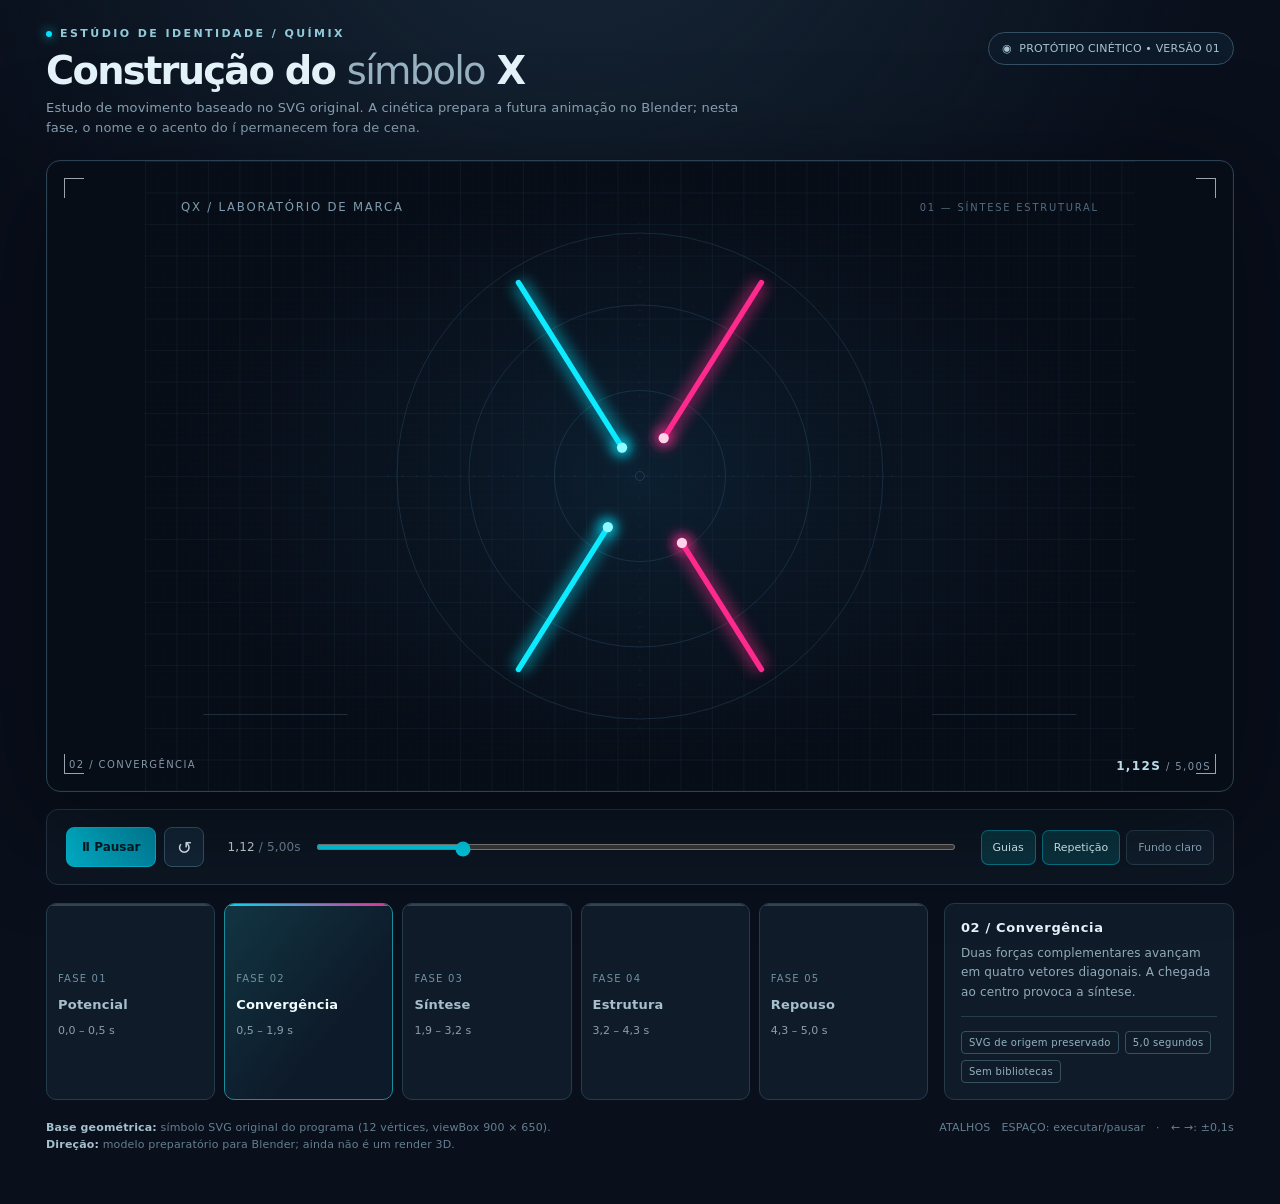
==== experimentos-identidade/quimix/preview-x-construcao.html @ 791cdce1 "feat(quimix): adicionar prévia HTML interativa da construção do X" ====
<!doctype html>
<html lang="pt-BR">
<head>
<meta charset="utf-8">
<meta name="viewport" content="width=device-width,initial-scale=1">
<meta name="theme-color" content="#080d17">
<title>QuímiX — Estudo Interativo de Construção do X</title>
<style>
:root{color-scheme:dark;--bg:#090f1b;--ink:#e5f3fa;--muted:#8da6b7;--cyan:#00e5ff;--pink:#ff2a8d;--border:#273544;--panel:rgba(13,23,36,.88)}
*{box-sizing:border-box}html{min-height:100%;background:var(--bg)}body{margin:0;font-family:Inter,'Segoe UI',system-ui,Arial,sans-serif;color:var(--ink);background:radial-gradient(ellipse 65% 80% at 45% -20%,#182a3b 0%,transparent 80%),var(--bg);letter-spacing:.01em}
button,input{font:inherit}button{cursor:pointer}button:focus-visible,input:focus-visible{outline:2px solid #00e5ff;outline-offset:3px}
main{max-width:1450px;padding:27px clamp(18px,3.6vw,54px) 50px;margin:0 auto}
header{display:flex;gap:22px;align-items:flex-start;justify-content:space-between;margin-bottom:22px;flex-wrap:wrap}
.kicker{display:flex;align-items:center;gap:8px;color:#92cad9;text-transform:uppercase;font-size:11px;letter-spacing:.22em;font-weight:700}.kicker:before{content:'';width:6px;height:6px;display:inline-block;border-radius:50%;background:var(--cyan);box-shadow:0 0 11px var(--cyan)}
h1{font-weight:620;letter-spacing:-.045em;font-size:clamp(27px,3vw,44px);margin:8px 0 5px}h1 em{font-weight:400;font-style:normal;color:#9ab3c3} .subtitle{color:var(--muted);margin:0;font-size:13px;max-width:700px;line-height:1.55}
.pill{border:1px solid #355064;background:#0d1a29;border-radius:99px;font-size:11px;color:#a8c2d2;white-space:nowrap;padding:9px 13px;margin-top:5px;display:flex;align-items:center;gap:7px}
.stage-shell{border:1px solid #2b4153;position:relative;overflow:hidden;background:#070d17;box-shadow:0 22px 110px #02050a90,inset 0 0 0 1px #ffffff06;border-radius:14px}
.stage-shell:before{content:'';pointer-events:none;position:absolute;inset:0;opacity:.5;background:radial-gradient(ellipse 55% 65% at center,#10263a 0%,transparent 73%)}
.stage-shell.light{background:#e5edf2}.stage-shell.light:before{background:radial-gradient(ellipse 65% 75% at center,#c9dfe8 0%,transparent 78%)}
#viewport{display:block;width:100%;height:clamp(330px,53vw,630px);position:relative;overflow:visible}
.svg-label{font-size:13px;fill:#7f9bad;letter-spacing:2px;font-weight:500}.svg-label-small{font-size:11px;fill:#526b80;letter-spacing:2px}.stage-shell.light .svg-label{fill:#52768c}.stage-shell.light .svg-label-small{fill:#67869a}
#gridlines{opacity:.38;transition:opacity .22s}#circles{opacity:.85;transition:opacity .22s} .hide-guides #gridlines,.hide-guides #circles,.hide-guides .guide{opacity:0!important}
#impact-glow,#energy-wave,#energy-core{pointer-events:none}
#x-silhouette{filter:url(#body-shadow)}
#x-outline{fill:none;stroke:url(#rim-grad);stroke-width:2.4;stroke-linejoin:bevel}
#x-inset{fill:none;stroke:#899dab;stroke-width:1.2;opacity:.48;transform:translate(0,-5px)}
#leftrim,#rightrim{mix-blend-mode:screen}
#stage-stats{pointer-events:none;position:absolute;bottom:18px;left:22px;right:22px;display:flex;justify-content:space-between;gap:12px;color:#8197a9;font-size:10px;letter-spacing:.14em;text-transform:uppercase}
#stage-stats strong{color:#bbdbe7;font-size:12px;font-weight:550} .light #stage-stats{color:#627b8e} .light #stage-stats strong{color:#355367}
.corner{position:absolute;width:20px;height:20px;border-color:#45677a;opacity:.66;pointer-events:none}.corner.tl{top:17px;left:17px;border-top:1px solid;border-left:1px solid}.corner.tr{top:17px;right:17px;border-top:1px solid;border-right:1px solid}.corner.bl{bottom:17px;left:17px;border-bottom:1px solid;border-left:1px solid}.corner.br{bottom:17px;right:17px;border-bottom:1px solid;border-right:1px solid}
.toolbar{display:grid;grid-template-columns:auto 1fr auto;gap:23px;align-items:center;margin-top:17px;padding:17px 19px;border-radius:12px;background:var(--panel);border:1px solid var(--border)}
.playcontrols{display:flex;gap:8px;align-items:center}.iconbtn{display:inline-flex;justify-content:center;align-items:center;gap:8px;min-height:40px;padding:0 15px;border:1px solid #36576b;background:#132637;color:#e8f7ff;border-radius:8px;font-size:12px;white-space:nowrap}.iconbtn.primary{background:linear-gradient(115deg,#00bad3,#008ca9);border-color:#03b9d5;color:#041b25;font-weight:750}.iconbtn:hover{filter:brightness(1.14)}.iconbtn.secondary{width:40px;padding:0;font-size:18px}.timegroup{display:flex;gap:13px;align-items:center;min-width:0}.timer{font-size:12px;color:#c9d9e1;font-variant-numeric:tabular-nums;white-space:nowrap}.timer span{color:#71889b}
input[type=range]{width:100%;cursor:pointer;accent-color:#00d4ec;height:6px}input[type=range]::-webkit-slider-runnable-track{height:5px}input[type=range]::-webkit-slider-thumb{margin-top:-4px}
.switches{display:flex;gap:6px;align-items:center}.switches button{background:#111e2c;border:1px solid #293e4e;border-radius:7px;color:#94b0c2;padding:10px 11px;font-size:11px}.switches button.active{color:#e2fbff;border-color:#00afc78a;background:#0b3440}
legend{display:block} .details{display:grid;grid-template-columns:minmax(0,1fr) 290px;gap:16px;margin-top:18px}.phase-list{display:grid;grid-template-columns:repeat(5,minmax(0,1fr));gap:9px}
.phase{appearance:none;border:1px solid #253c4d;border-radius:10px;padding:14px 11px 13px;background:#101b29;color:#a6becd;text-align:left;min-height:112px;position:relative;overflow:hidden}.phase:before{content:'';position:absolute;top:0;left:0;right:0;height:2px;background:#314456}.phase.active{border-color:#168e9d;background:linear-gradient(130deg,#123543,#0d1a29 65%);color:#f2fdff}.phase.active:before{background:linear-gradient(to right,#02daf0,#e82f92)}.phase .num{font-size:10px;letter-spacing:.12em;color:#6d91a4}.phase .name{font-size:13px;font-weight:650;display:block;margin:11px 0 7px;letter-spacing:.015em}.phase .interval{font-size:11px;color:#8a9eac}
.info{border-radius:10px;border:1px solid #263949;background:#101b29;padding:16px}.info h2{font-size:13px;margin:0 0 9px;font-weight:600;letter-spacing:.05em}.info p{font-size:12px;color:#91abba;line-height:1.6;margin:0}.info .divider{border-top:1px solid #293c4c;margin:14px 0}.info .tags{display:flex;flex-wrap:wrap;gap:6px}.tag{font-size:10px;border-radius:4px;border:1px solid #365062;padding:5px 7px;color:#93b3c2;letter-spacing:.03em}
footer{color:#647f90;font-size:11px;line-height:1.6;margin-top:19px;display:flex;justify-content:space-between;gap:12px;flex-wrap:wrap}footer strong{font-weight:550;color:#a5c0cf}
@media(max-width:1020px){.details{grid-template-columns:1fr}.toolbar{gap:14px}.switches{grid-column:1/-1;justify-content:flex-end}}@media(max-width:680px){main{padding:18px 12px 28px}.stage-shell{border-radius:8px}#viewport{height:340px}header{margin-bottom:15px} .pill{display:none}.toolbar{grid-template-columns:1fr;gap:13px;margin-top:11px;padding:12px}.playcontrols{justify-content:space-between}.timegroup{grid-row:1}.switches{grid-column:1}.phase-list{grid-template-columns:repeat(2,1fr)}.phase{min-height:90px}.phase:last-child{grid-column:1/-1}.details{margin-top:12px}.svg-label-small{font-size:15px}.iconbtn{flex:1}.iconbtn.secondary{flex:0 0 45px}}
@media(prefers-reduced-motion:reduce){*,*:before,*:after{scroll-behavior:auto!important;transition-duration:.01ms!important}}
</style>
</head>
<body>
<main>
<header>
<div><div class="kicker">ESTÚDIO DE IDENTIDADE / QUÍMIX</div><h1>Construção do <em>símbolo</em> X</h1><p class="subtitle">Estudo de movimento baseado no SVG original. A cinética prepara a futura animação no Blender; nesta fase, o nome e o acento do í permanecem fora de cena.</p></div>
<div class="pill">◉&nbsp; PROTÓTIPO CINÉTICO • VERSÃO 01</div>
</header>
<section aria-label="Animação de formação do X">
<div class="stage-shell" id="stage"><span class="corner tl"></span><span class="corner tr"></span><span class="corner bl"></span><span class="corner br"></span>
<svg id="viewport" viewBox="0 0 1100 700" preserveAspectRatio="xMidYMid meet" role="img" aria-label="X original do QuímiX construído pela convergência de quatro vetores luminosos ciano e magenta, com corpo de grafite e ligações internas.">
<defs>
<pattern id="grid" width="35" height="35" patternUnits="userSpaceOnUse"><path d="M35 0 H0 V35" fill="none" stroke="#31506a" stroke-width=".75"/></pattern>
<pattern id="microgrid" width="7" height="7" patternUnits="userSpaceOnUse"><path d="M7 0H0V7" fill="none" stroke="#234258" stroke-width=".4"/></pattern>
<radialGradient id="halo"><stop offset="0" stop-color="#0a3148" stop-opacity=".7"/><stop offset=".65" stop-color="#102037" stop-opacity=".14"/><stop offset="1" stop-color="#0b1524" stop-opacity="0"/></radialGradient>
<linearGradient id="graphite" x1="0" x2="1" y1="0" y2=".85" objectBoundingBox="true"><stop offset="0" stop-color="#647485"/><stop offset=".13" stop-color="#323f4d"/><stop offset=".5" stop-color="#1b2735"/><stop offset=".86" stop-color="#344252"/><stop offset="1" stop-color="#17222f"/></linearGradient>
<linearGradient id="rim-grad"><stop offset="0%" stop-color="#01eaff"/><stop offset="42%" stop-color="#6b9bb3"/><stop offset="52%" stop-color="#9b849c"/><stop offset="100%" stop-color="#ff338d"/></linearGradient>
<linearGradient id="beam-cyan" x1="0" x2="1" y1="0" y2="0"><stop offset="0" stop-color="#00e5ff" stop-opacity=".2"/><stop offset="1" stop-color="#4bf6ff"/></linearGradient><linearGradient id="beam-pink"><stop offset="0" stop-color="#ff2a8d" stop-opacity=".2"/><stop offset="1" stop-color="#ff58b7"/></linearGradient>
<filter id="soft-glow" x="-90%" y="-90%" width="280%" height="280%"><feGaussianBlur stdDeviation="7"/></filter>
<filter id="wide-glow" x="-150%" y="-150%" width="400%" height="400%"><feGaussianBlur stdDeviation="22"/></filter>
<filter id="body-shadow" x="-50%" y="-50%" width="200%" height="200%"><feDropShadow dx="4" dy="15" stdDeviation="10" flood-color="#000915" flood-opacity=".85"/></filter>
<clipPath id="body-reveal"><rect id="body-clip" x="-30" y="325" width="960" height="0" /></clipPath>
<clipPath id="clip-left"><rect x="0" y="0" width="450" height="650"/></clipPath>
<clipPath id="clip-right"><rect x="450" y="0" width="450" height="650"/></clipPath>
</defs>
<rect width="1100" height="700" fill="url(#microgrid)" opacity=".15"/><rect width="1100" height="700" fill="url(#grid)" id="gridlines"/>
<circle cx="550" cy="350" r="308" fill="url(#halo)" id="background-halo"/>
<g id="circles" fill="none" stroke="#24445c"><circle cx="550" cy="350" r="270" stroke-opacity=".7"/><circle cx="550" cy="350" r="190" stroke-opacity=".7"/><circle cx="550" cy="350" r="95" stroke-opacity=".76"/><path d="M550 69v562M269 350h562" stroke-dasharray="2 14" stroke-opacity=".6"/></g>
<text x="40" y="55" class="svg-label">QX / LABORATÓRIO DE MARCA</text><text x="1060" y="55" text-anchor="end" class="svg-label-small">01 — SÍNTESE ESTRUTURAL</text>
<g id="logo" transform="translate(100 25)">
<!-- Todas as formas abaixo usam o sistema de coordenadas 900x650 do SVG do programa. -->
<g id="vector-group">
 <g id="beam-0"><line class="beam-halo" x1="315" y1="110" x2="450" y2="325" stroke="#00e5ff" stroke-width="20" opacity=".38" filter="url(#soft-glow)"/><line class="beam-main" x1="315" y1="110" x2="450" y2="325" stroke="#0eeaff" stroke-width="6" stroke-linecap="round"/><circle class="beam-tip" r="9" fill="#00e5ff" filter="url(#soft-glow)"/><circle class="beam-head" r="5" fill="#8ffaff"/></g>
 <g id="beam-1"><line class="beam-halo" x1="315" y1="540" x2="450" y2="325" stroke="#00e5ff" stroke-width="20" opacity=".38" filter="url(#soft-glow)"/><line class="beam-main" x1="315" y1="540" x2="450" y2="325" stroke="#0eeaff" stroke-width="6" stroke-linecap="round"/><circle class="beam-tip" r="9" fill="#00e5ff" filter="url(#soft-glow)"/><circle class="beam-head" r="5" fill="#8ffaff"/></g>
 <g id="beam-2"><line class="beam-halo" x1="585" y1="110" x2="450" y2="325" stroke="#ff2a8d" stroke-width="20" opacity=".38" filter="url(#soft-glow)"/><line class="beam-main" x1="585" y1="110" x2="450" y2="325" stroke="#ff2a8d" stroke-width="6" stroke-linecap="round"/><circle class="beam-tip" r="9" fill="#ff2a8d" filter="url(#soft-glow)"/><circle class="beam-head" r="5" fill="#ffd2ec"/></g>
 <g id="beam-3"><line class="beam-halo" x1="585" y1="540" x2="450" y2="325" stroke="#ff2a8d" stroke-width="20" opacity=".38" filter="url(#soft-glow)"/><line class="beam-main" x1="585" y1="540" x2="450" y2="325" stroke="#ff2a8d" stroke-width="6" stroke-linecap="round"/><circle class="beam-tip" r="9" fill="#ff2a8d" filter="url(#soft-glow)"/><circle class="beam-head" r="5" fill="#ffd2ec"/></g>
</g>
<g id="x-whole">
<g id="x-depth" transform="translate(6 11)"><path fill="#08121e" stroke="#182536" stroke-width="3" d="M265 100 L370 100 L450 270 L530 100 L635 100 L495 325 L635 550 L530 550 L450 380 L370 550 L265 550 L405 325 Z"/></g>
<g id="x-body" clip-path="url(#body-reveal)"><path id="x-silhouette" fill="url(#graphite)" stroke="#465e70" stroke-width="4" stroke-linejoin="miter" d="M265 100 L370 100 L450 270 L530 100 L635 100 L495 325 L635 550 L530 550 L450 380 L370 550 L265 550 L405 325 Z"/><path id="x-outline" d="M265 100 L370 100 L450 270 L530 100 L635 100 L495 325 L635 550 L530 550 L450 380 L370 550 L265 550 L405 325 Z"/><path id="x-inset" d="M265 100 L370 100 L450 270 L530 100 L635 100 L495 325 L635 550 L530 550 L450 380 L370 550 L265 550 L405 325 Z"/></g>
<!-- A iluminação de bordas é independente da forma estrutural. -->
<g id="x-led-left" clip-path="url(#clip-left)"><path d="M265 100 L370 100 L450 270 L530 100 L635 100 L495 325 L635 550 L530 550 L450 380 L370 550 L265 550 L405 325 Z" fill="none" stroke="#00e5ff" stroke-width="11" opacity=".7" filter="url(#soft-glow)"/></g>
<g id="x-led-right" clip-path="url(#clip-right)"><path d="M265 100 L370 100 L450 270 L530 100 L635 100 L495 325 L635 550 L530 550 L450 380 L370 550 L265 550 L405 325 Z" fill="none" stroke="#ff2a8d" stroke-width="11" opacity=".7" filter="url(#soft-glow)"/></g>
</g>
<g id="bond-group" stroke="#819aa9" stroke-width="3" stroke-linecap="round" fill="none">
<line class="bond" x1="380" y1="180" x2="433" y2="325"/><line class="bond" x1="380" y1="470" x2="433" y2="325"/><line class="bond" x1="520" y1="180" x2="467" y2="325"/><line class="bond" x1="520" y1="470" x2="467" y2="325"/></g>
<g id="node-group">
<circle class="structure-node" cx="380" cy="180" r="7" fill="#00e5ff"/><circle class="structure-node" cx="380" cy="470" r="7" fill="#00e5ff"/><circle class="structure-node" cx="433" cy="325" r="7" fill="#00e5ff"/>
<circle class="structure-node" cx="520" cy="180" r="7" fill="#ff2a8d"/><circle class="structure-node" cx="520" cy="470" r="7" fill="#ff2a8d"/><circle class="structure-node" cx="467" cy="325" r="7" fill="#ff2a8d"/></g>
<g id="core-group"><circle id="impact-glow" cx="450" cy="325" r="32" fill="#c7fbff" filter="url(#wide-glow)"/><circle id="energy-core" cx="450" cy="325" r="11" fill="#e5fcff"/><circle id="energy-wave" cx="450" cy="325" r="18" stroke="#5beaff" fill="none" stroke-width="3"/></g>
</g>
<g class="guide" stroke="#56738a" opacity=".34" fill="none"><path d="M65 615h160M875 615h160" stroke-width="1"/><circle cx="550" cy="350" r="5"/></g>
</svg>
<div id="stage-stats"><span id="phaseBadge">01 / POTENCIAL</span><span><strong id="timeStat">0,00s</strong> / 5,00s</span></div>
</div>
<div class="toolbar">
<div class="playcontrols"><button type="button" id="play" class="iconbtn primary" aria-label="Pausar animação">Ⅱ &nbsp; Pausar</button><button type="button" id="restart" class="iconbtn secondary" title="Reiniciar">↺</button></div>
<div class="timegroup"><label for="seek" class="timer" id="timeLabel">0,00 <span>/ 5,00s</span></label><input id="seek" type="range" min="0" max="5" step="0.01" value="0" aria-label="Posição da animação"></div>
<div class="switches"><button id="toggleGrid" type="button" class="active" aria-pressed="true">Guias</button><button id="toggleLoop" type="button" class="active" aria-pressed="true">Repetição</button><button id="toggleTheme" type="button" aria-pressed="false">Fundo claro</button></div>
</div>
<div class="details">
<div class="phase-list" aria-label="Etapas da animação">
<button type="button" class="phase active" data-time="0.15"><span class="num">FASE 01</span><span class="name">Potencial</span><span class="interval">0,0 – 0,5 s</span></button>
<button type="button" class="phase" data-time="1.2"><span class="num">FASE 02</span><span class="name">Convergência</span><span class="interval">0,5 – 1,9 s</span></button>
<button type="button" class="phase" data-time="2.5"><span class="num">FASE 03</span><span class="name">Síntese</span><span class="interval">1,9 – 3,2 s</span></button>
<button type="button" class="phase" data-time="3.85"><span class="num">FASE 04</span><span class="name">Estrutura</span><span class="interval">3,2 – 4,3 s</span></button>
<button type="button" class="phase" data-time="4.82"><span class="num">FASE 05</span><span class="name">Repouso</span><span class="interval">4,3 – 5,0 s</span></button>
</div>
<aside class="info"><h2 id="phaseTitle">01 / Potencial</h2><p id="phaseDesc">Os quatro polos se energizam nas posições iniciais. A geometria do símbolo ainda não aparece.</p><div class="divider"></div><div class="tags"><span class="tag">SVG de origem preservado</span><span class="tag">5,0 segundos</span><span class="tag">Sem bibliotecas</span></div></aside>
</div>
</section>
<footer><span><strong>Base geométrica:</strong> símbolo SVG original do programa (12 vértices, viewBox 900 × 650).<br> <strong>Direção:</strong> modelo preparatório para Blender; ainda não é um render 3D.</span><span>ATALHOS &nbsp; ESPAÇO: executar/pausar &nbsp; · &nbsp; ← →: ±0,1s</span></footer>
</main>
<script>
(()=>{'use strict';
const $=s=>document.querySelector(s),all=s=>[...document.querySelectorAll(s)];
const $seek=$('#seek'),$play=$('#play'),stage=$('#stage'),$badge=$('#phaseBadge');
const DURATION=5;let t=0,playing=!window.matchMedia('(prefers-reduced-motion: reduce)').matches,loop=true,last=null,raf=0;
const phases=[['Potencial','Os quatro polos se energizam nas posições iniciais. A geometria do símbolo ainda não aparece.'],['Convergência','Duas forças complementares avançam em quatro vetores diagonais. A chegada ao centro provoca a síntese.'],['Síntese','A convergência acende o núcleo; o corpo de grafite emerge com ligeira resposta elástica e revela a forma original.'],['Estrutura','Os vetores recuam. Acendem-se as quatro ligações internas e seis pontos da estrutura original.'],['Repouso','O brilho residual diminui. A marca permanece sólida, legível e pronta para receber o nome posteriormente.']];
const clamp=(x,a=0,b=1)=>Math.max(a,Math.min(b,x));const mix=(a,b,u)=>a+(b-a)*u;const phase=(v,a,b)=>clamp((v-a)/(b-a));const smooth=u=>u*u*(3-2*u);const ease=u=>1-Math.pow(1-u,3);const pop=u=>{const p=clamp(u);return p===0?0:(p===1?1:1+Math.sin(p*Math.PI)*.09)};
const xWhole=$('#x-whole'),body=$('#x-body'),depth=$('#x-depth'),clip=$('#body-clip'),ledL=$('#x-led-left'),ledR=$('#x-led-right'),core=$('#core-group'),glow=$('#impact-glow'),wave=$('#energy-wave'),pulse=$('#energy-core');
const nodeEls=all('.structure-node'),bonds=all('.bond'),beams=all('#vector-group>g');
const startPts=[[315,110],[315,540],[585,110],[585,540]],endPt=[450,325];
beams.forEach((g,i)=>{const dist=Math.hypot(startPts[i][0]-450,startPts[i][1]-325);g.querySelectorAll('line').forEach(line=>{line.setAttribute('stroke-dasharray',dist);line.setAttribute('stroke-dashoffset',dist)});});
bonds.forEach(el=>{let d=Math.hypot(+el.getAttribute('x2')-(+el.getAttribute('x1')),+el.getAttribute('y2')-(+el.getAttribute('y1')));el.dataset.len=d;el.setAttribute('stroke-dasharray',d);el.setAttribute('stroke-dashoffset',d)});
function currentIndex(time){return time<.5?0:time<1.9?1:time<3.2?2:time<4.3?3:4}
function draw(time){t=clamp(time,0,DURATION);
  const index=currentIndex(t),names=['POTENCIAL','CONVERGÊNCIA','SÍNTESE','ESTRUTURA','REPOUSO'];
  $badge.textContent=String(index+1).padStart(2,'0')+' / '+names[index];
  $('#phaseTitle').textContent=String(index+1).padStart(2,'0')+' / '+phases[index][0];$('#phaseDesc').textContent=phases[index][1];
  all('.phase').forEach((btn,i)=>{btn.classList.toggle('active',i===index);btn.setAttribute('aria-current',i===index?'step':'false')});
  $seek.value=t.toFixed(2);$('#timeLabel').innerHTML=t.toFixed(2).replace('.',',')+' <span>/ 5,00s</span>';$('#timeStat').textContent=t.toFixed(2).replace('.',',')+'s';
  beams.forEach((g,i)=>{const lag=[0,.15,.07,.23][i],start=.50+lag,end=1.82+lag;const p=ease(phase(t,start,end));const hide=smooth(phase(t,2.14,3.1));
    g.style.opacity=(1-hide).toFixed(3);const [sx,sy]=startPts[i];const x=mix(sx,450,p),y=mix(sy,325,p);
    const len=Math.hypot(sx-450,sy-325);g.querySelectorAll('line').forEach(line=>line.setAttribute('stroke-dashoffset',(len*(1-p)).toFixed(2)));
    g.querySelectorAll('.beam-tip,.beam-head').forEach(el=>{el.setAttribute('cx',x.toFixed(2));el.setAttribute('cy',y.toFixed(2))});
    const active=smooth(phase(t,.05+i*.035,.42+i*.035));g.querySelector('.beam-head').setAttribute('r',(3.5+2.2*active).toFixed(2));
  });
  const appear=phase(t,1.86,3.12),scale=pop(appear),rise=ease(appear),frameScale=.04+.96*scale;
  xWhole.setAttribute('transform',`translate(${450*(1-frameScale)} ${325*(1-frameScale)}) scale(${frameScale})`);
  const visible=clamp(phase(t,1.86,2.75));
  body.style.opacity=visible.toFixed(3);depth.style.opacity=visible.toFixed(3);
  const reveal=ease(phase(t,1.90,2.72))*540;clip.setAttribute('y',(325-reveal/2).toFixed(1));clip.setAttribute('height',reveal.toFixed(1));
  ledL.style.opacity=(.08+.55*smooth(phase(t,2.3,3.3))-.31*smooth(phase(t,4.1,5))).toFixed(2);
  ledR.style.opacity=ledL.style.opacity;
  const flash=Math.max(0,1-Math.abs(t-2.10)/.46);core.style.opacity=(flash*1.0).toFixed(3);
  pulse.setAttribute('r',(6+30*smooth(phase(t,1.88,2.18))).toFixed(1));glow.setAttribute('r',(15+72*flash).toFixed(1));
  const wr=phase(t,2.00,3.12);wave.setAttribute('r',(15+155*ease(wr)).toFixed(1));wave.style.opacity=((1-wr)*.86).toFixed(3);
  bonds.forEach((el,i)=>{const p=ease(phase(t,3.14+i*.105,3.74+i*.105));el.setAttribute('stroke-dashoffset',(+el.dataset.len*(1-p)).toFixed(2));el.style.opacity=(p*.84).toFixed(3)});
  nodeEls.forEach((el,i)=>{const p=pop(phase(t,3.32+i*.087,3.65+i*.087));el.setAttribute('r',(7*p).toFixed(2));el.style.opacity=(p>0?1:0);});
  $('#background-halo').setAttribute('opacity',(.37+.18*flash).toFixed(2));
}
function setPlay(val){playing=val;$play.textContent=playing?'Ⅱ   Pausar':'▶   Reproduzir';$play.setAttribute('aria-label',playing?'Pausar animação':'Reproduzir animação');last=null}
function tick(now){if(last===null)last=now;const delta=Math.min((now-last)/1000,.085);last=now;if(playing){let nt=t+delta;if(nt>=5){if(loop)nt=0;else{nt=5;setPlay(false)}}draw(nt)}raf=requestAnimationFrame(tick)}
$play.addEventListener('click',()=>{if(t>=5)setPlay(true),draw(0);else setPlay(!playing)});
$('#restart').addEventListener('click',()=>{draw(0);setPlay(true)});
$seek.addEventListener('input',e=>{draw(Number(e.target.value));setPlay(false)});
all('.phase').forEach(btn=>btn.addEventListener('click',()=>{setPlay(false);draw(Number(btn.dataset.time))}));
$('#toggleGrid').addEventListener('click',e=>{const b=e.currentTarget;const on=b.getAttribute('aria-pressed')!=='true';b.setAttribute('aria-pressed',String(on));b.classList.toggle('active',on);stage.classList.toggle('hide-guides',!on)});
$('#toggleLoop').addEventListener('click',e=>{loop=!loop;e.currentTarget.setAttribute('aria-pressed',String(loop));e.currentTarget.classList.toggle('active',loop)});
$('#toggleTheme').addEventListener('click',e=>{const on=!stage.classList.contains('light');stage.classList.toggle('light',on);e.currentTarget.classList.toggle('active',on);e.currentTarget.setAttribute('aria-pressed',String(on));});
document.addEventListener('keydown',e=>{if(e.target.matches('input,button,textarea,select'))return;if(e.code==='Space'){e.preventDefault();setPlay(!playing)}if(e.key==='ArrowRight'){e.preventDefault();setPlay(false);draw(t+.1)}if(e.key==='ArrowLeft'){e.preventDefault();setPlay(false);draw(t-.1)}});
draw(playing?0:5);setPlay(playing);raf=requestAnimationFrame(tick);
})();
</script>
</body></html>
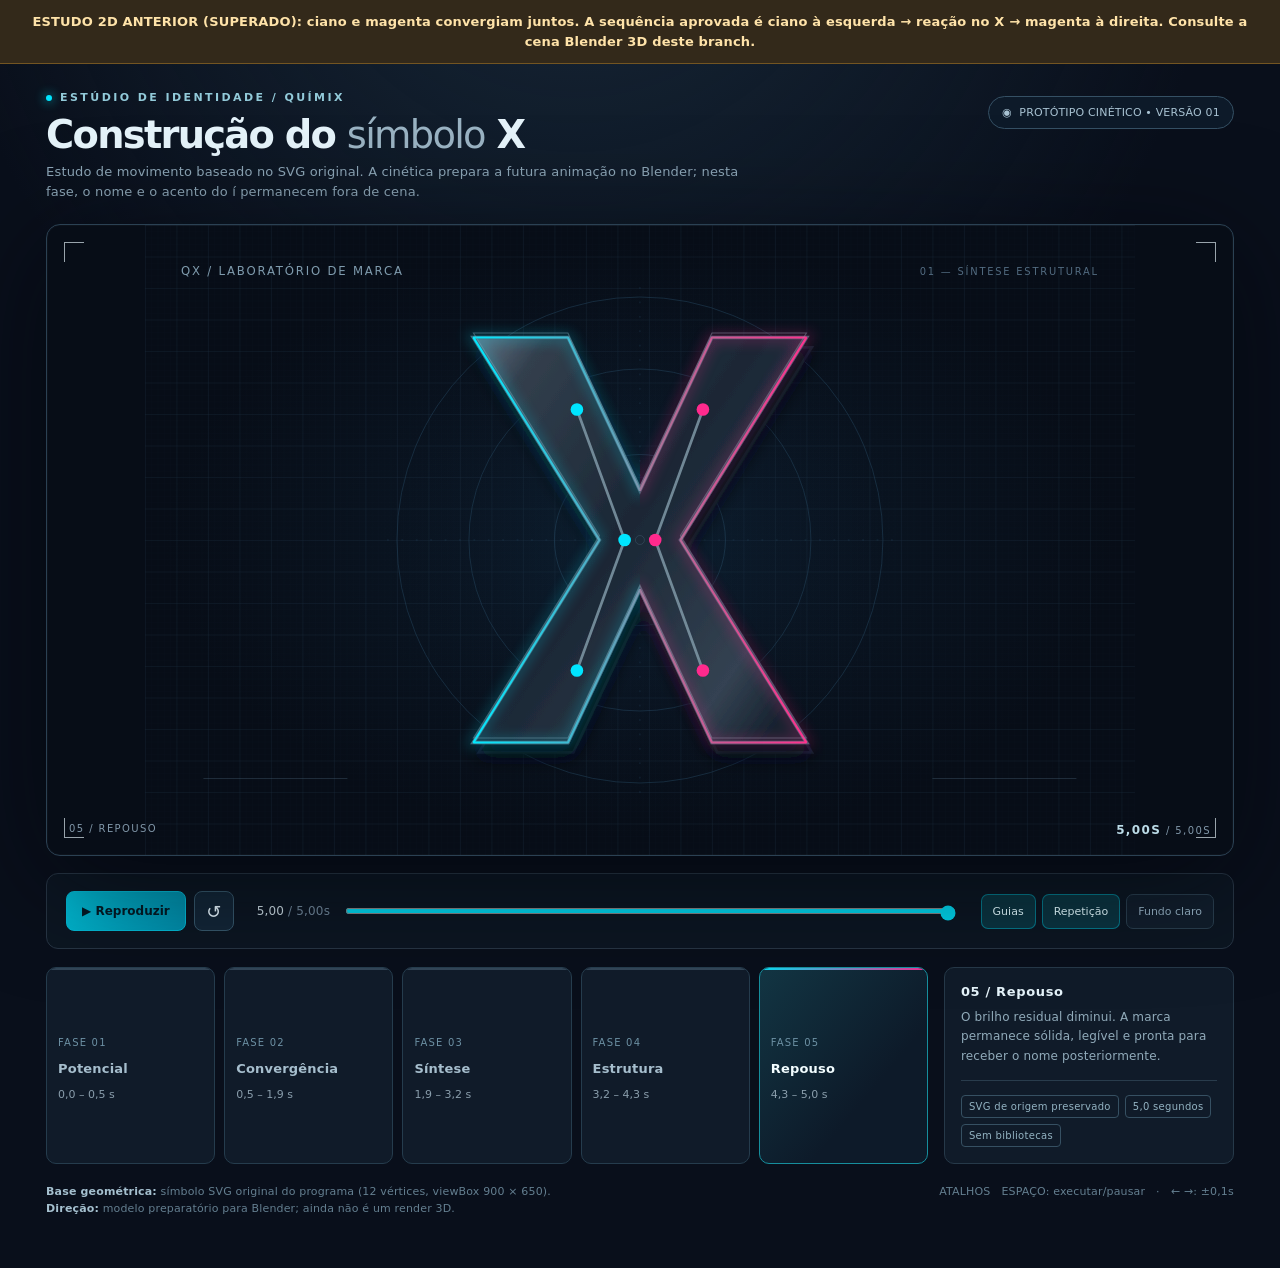
==== commit 0da93c60: "docs(quimix): marcar preview 2D anterior como superada" ====
--- a/experimentos-identidade/quimix/preview-x-construcao.html
+++ b/experimentos-identidade/quimix/preview-x-construcao.html
@@ -40,7 +40,7 @@
 @media(prefers-reduced-motion:reduce){*,*:before,*:after{scroll-behavior:auto!important;transition-duration:.01ms!important}}
 </style>
 </head>
-<body>
+<body><div role="status" style="font:600 13px/1.5 system-ui,sans-serif;background:#33291a;color:#ffe3a9;padding:12px 24px;text-align:center;border-bottom:1px solid #735522">ESTUDO 2D ANTERIOR (SUPERADO): ciano e magenta convergiam juntos. A sequência aprovada é ciano à esquerda → reação no X → magenta à direita. Consulte a cena Blender 3D deste branch.</div>
 <main>
 <header>
 <div><div class="kicker">ESTÚDIO DE IDENTIDADE / QUÍMIX</div><h1>Construção do <em>símbolo</em> X</h1><p class="subtitle">Estudo de movimento baseado no SVG original. A cinética prepara a futura animação no Blender; nesta fase, o nome e o acento do í permanecem fora de cena.</p></div>
@@ -115,7 +115,7 @@
 (()=>{'use strict';
 const $=s=>document.querySelector(s),all=s=>[...document.querySelectorAll(s)];
 const $seek=$('#seek'),$play=$('#play'),stage=$('#stage'),$badge=$('#phaseBadge');
-const DURATION=5;let t=0,playing=!window.matchMedia('(prefers-reduced-motion: reduce)').matches,loop=true,last=null,raf=0;
+const DURATION=5;let t=0,playing=false,loop=true,last=null,raf=0;
 const phases=[['Potencial','Os quatro polos se energizam nas posições iniciais. A geometria do símbolo ainda não aparece.'],['Convergência','Duas forças complementares avançam em quatro vetores diagonais. A chegada ao centro provoca a síntese.'],['Síntese','A convergência acende o núcleo; o corpo de grafite emerge com ligeira resposta elástica e revela a forma original.'],['Estrutura','Os vetores recuam. Acendem-se as quatro ligações internas e seis pontos da estrutura original.'],['Repouso','O brilho residual diminui. A marca permanece sólida, legível e pronta para receber o nome posteriormente.']];
 const clamp=(x,a=0,b=1)=>Math.max(a,Math.min(b,x));const mix=(a,b,u)=>a+(b-a)*u;const phase=(v,a,b)=>clamp((v-a)/(b-a));const smooth=u=>u*u*(3-2*u);const ease=u=>1-Math.pow(1-u,3);const pop=u=>{const p=clamp(u);return p===0?0:(p===1?1:1+Math.sin(p*Math.PI)*.09)};
 const xWhole=$('#x-whole'),body=$('#x-body'),depth=$('#x-depth'),clip=$('#body-clip'),ledL=$('#x-led-left'),ledR=$('#x-led-right'),core=$('#core-group'),glow=$('#impact-glow'),wave=$('#energy-wave'),pulse=$('#energy-core');
